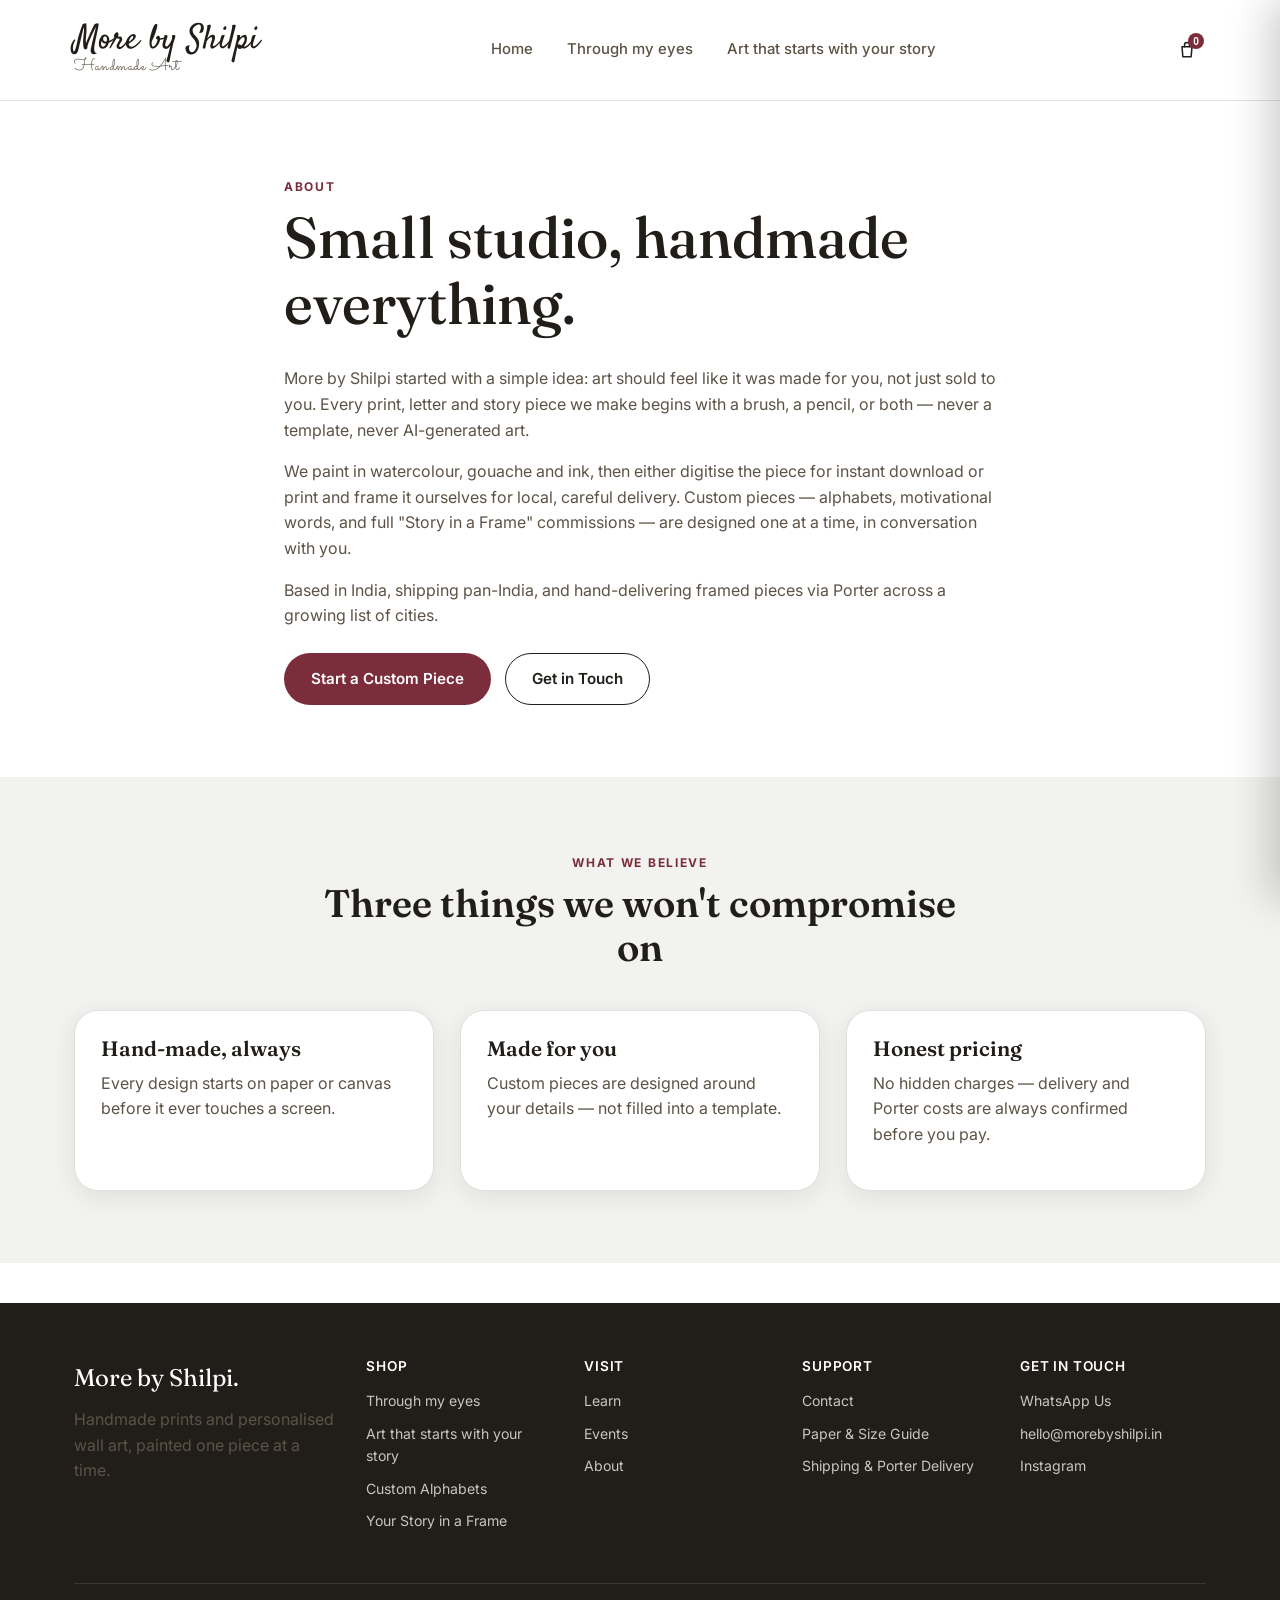
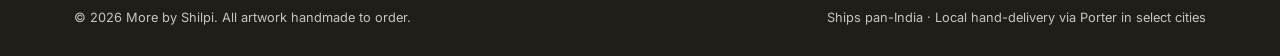
==== about.html @ 4db52ea1 "Show first gallery image on Art that starts with your story cards Applies to inspirations.html and t" ====
<!DOCTYPE html>
<html lang="en">
<head>
<meta charset="UTF-8">
<meta name="viewport" content="width=device-width, initial-scale=1.0">
<title>About — More by Shilpi</title>
<meta name="description" content="More by Shilpi is a small handmade art studio painting custom prints, lettered alphabets and personalised story pieces to order.">
<link rel="preconnect" href="https://fonts.googleapis.com">
<link href="https://fonts.googleapis.com/css2?family=Fraunces:opsz,wght@9..144,400;9..144,500;9..144,600&family=Inter:wght@400;500;600;700&family=Alex+Brush&family=Sacramento&family=Caveat:wght@400;600&display=swap" rel="stylesheet">
<link rel="stylesheet" href="css/style.css?v=27">
</head>
<body data-page="about">

<div id="site-header"></div>

<section class="section">
  <div class="container" style="max-width:760px;">
    <span class="eyebrow">About</span>
    <h1>Small studio, handmade everything.</h1>
    <p class="lede">More by Shilpi started with a simple idea: art should feel like it was made for you, not just sold to you. Every print, letter and story piece we make begins with a brush, a pencil, or both — never a template, never AI-generated art.</p>
    <p>We paint in watercolour, gouache and ink, then either digitise the piece for instant download or print and frame it ourselves for local, careful delivery. Custom pieces — alphabets, motivational words, and full "Story in a Frame" commissions — are designed one at a time, in conversation with you.</p>
    <p>Based in India, shipping pan-India, and hand-delivering framed pieces via Porter across a growing list of cities.</p>
    <div class="hero-ctas" style="margin-top:24px;">
      <a href="story-frame.html" class="btn btn--primary">Start a Custom Piece</a>
      <a href="contact.html" class="btn btn--outline">Get in Touch</a>
    </div>
  </div>
</section>

<section class="section section--alt">
  <div class="container">
    <div class="section-head center">
      <span class="eyebrow">What we believe</span>
      <h2>Three things we won't compromise on</h2>
    </div>
    <div class="grid grid--3">
      <div class="cat-card" style="padding:26px;">
        <h3>Hand-made, always</h3>
        <p>Every design starts on paper or canvas before it ever touches a screen.</p>
      </div>
      <div class="cat-card" style="padding:26px;">
        <h3>Made for you</h3>
        <p>Custom pieces are designed around your details — not filled into a template.</p>
      </div>
      <div class="cat-card" style="padding:26px;">
        <h3>Honest pricing</h3>
        <p>No hidden charges — delivery and Porter costs are always confirmed before you pay.</p>
      </div>
    </div>
  </div>
</section>

<div id="site-footer"></div>

<script src="js/data.js?v=27"></script>
<script src="js/cart.js?v=27"></script>
<script src="js/main.js?v=27"></script>
</body>
</html>
---- css/style.css ----
/* ===================================================================
   More by Shilpi — Design System
   Elegant gallery palette: ivory paper, deep charcoal ink, a rich
   wine accent and antique brass for premium highlights.
   =================================================================== */

:root {
  --cream: #ffffff;
  --paper: #ffffff;
  --ink: #211d19;
  --ink-soft: #5c5346;
  --line: #e0e0de;
  --terracotta: #7c2d3b;       /* deep wine — primary accent */
  --terracotta-dark: #591f29;
  --sage: #4a5940;             /* deep forest — secondary accent */
  --gold: #a9834a;             /* antique brass — premium highlight */
  --cream-deep: #f2f2f0;

  --radius-s: 6px;
  --radius-m: 14px;
  --radius-l: 24px;

  --shadow-card: 0 6px 24px rgba(33, 29, 25, 0.09);
  --shadow-pop: 0 14px 40px rgba(33, 29, 25, 0.18);

  --font-display: "Fraunces", "Georgia", serif;
  --font-body: "Inter", -apple-system, BlinkMacSystemFont, "Segoe UI", sans-serif;

  --container: 1180px;
}

* { box-sizing: border-box; }
html { scroll-behavior: smooth; }

body {
  margin: 0;
  background: var(--cream);
  color: var(--ink);
  font-family: var(--font-body);
  line-height: 1.6;
  -webkit-font-smoothing: antialiased;
}

img { max-width: 100%; display: block; }
a { color: inherit; text-decoration: none; }
ul { margin: 0; padding: 0; list-style: none; }

h1, h2, h3, h4 {
  font-family: var(--font-display);
  font-weight: 600;
  line-height: 1.15;
  margin: 0 0 .5em;
  color: var(--ink);
}

h1 { font-size: clamp(2.2rem, 4.5vw, 3.6rem); font-weight: 500; }
h2 { font-size: clamp(1.7rem, 3vw, 2.5rem); }
h3 { font-size: 1.3rem; }

p { margin: 0 0 1em; color: var(--ink-soft); }

.container {
  max-width: var(--container);
  margin: 0 auto;
  padding: 0 24px;
}

.eyebrow {
  display: inline-block;
  font-family: var(--font-body);
  font-size: .75rem;
  letter-spacing: .14em;
  text-transform: uppercase;
  color: var(--terracotta);
  font-weight: 700;
  margin-bottom: .75em;
}

.section {
  padding: 72px 0;
}
.section--tight { padding: 44px 0; }
.section--alt { background: var(--cream-deep); }

.section-head {
  max-width: 640px;
  margin: 0 0 40px;
}
.section-head.center { margin-left: auto; margin-right: auto; text-align: center; }

/* ---------- Buttons ---------- */
.btn {
  display: inline-flex;
  align-items: center;
  justify-content: center;
  gap: 8px;
  font-family: var(--font-body);
  font-weight: 600;
  font-size: .95rem;
  padding: 13px 26px;
  border-radius: 999px;
  border: 1px solid transparent;
  cursor: pointer;
  transition: transform .15s ease, box-shadow .15s ease, background .15s ease, color .15s ease;
  white-space: nowrap;
}
.btn:active { transform: translateY(1px); }

.btn--primary {
  background: var(--terracotta);
  color: #fff;
}
.btn--primary:hover { background: var(--terracotta-dark); box-shadow: var(--shadow-card); }

.btn--outline {
  background: transparent;
  border-color: var(--ink);
  color: var(--ink);
}
.btn--outline:hover { background: var(--ink); color: var(--paper); }

.btn--ghost {
  background: rgba(43,36,28,.06);
  color: var(--ink);
}
.btn--ghost:hover { background: rgba(43,36,28,.12); }

.btn--sm { padding: 9px 18px; font-size: .85rem; }
.btn--block { width: 100%; }
.btn--wa { background: #25d366; color: #fff; }
.btn--wa:hover { background: #1ebc59; }

/* ---------- Header ---------- */
.site-header {
  position: sticky;
  top: 0;
  z-index: 100;
  background: rgba(255, 255, 255, .92);
  backdrop-filter: blur(8px);
  border-bottom: 1px solid var(--line);
}
.header-row {
  display: flex;
  align-items: center;
  justify-content: space-between;
  height: 100px;
}
.logo {
  display: flex;
  flex-direction: column;
  gap: 2px;
  line-height: 1;
}
@font-face {
  font-family: "Satisfy";
  src: url("../assets/fonts/Satisfy-Regular.ttf") format("truetype");
  font-weight: 400;
  font-style: normal;
  font-display: swap;
}
.logo-name {
  font-family: "Satisfy", "Alex Brush", cursive;
  font-size: 2.1rem;
  font-weight: 400;
  color: var(--ink);
}
.logo-tagline {
  font-family: "Sacramento", cursive;
  font-size: 1.05rem;
  font-weight: 400;
  letter-spacing: .03em;
  text-transform: none;
  color: var(--ink-soft);
}

.nav-links {
  display: flex;
  gap: 34px;
  align-items: center;
}
.nav-links a {
  font-size: .93rem;
  font-weight: 500;
  color: var(--ink-soft);
}
.nav-links a:hover { color: var(--ink); }
.nav-links a.active { color: var(--ink); font-weight: 700; }

.header-actions { display: flex; align-items: center; gap: 6px; }

.cart-btn {
  position: relative;
  display: inline-flex;
  align-items: center;
  justify-content: center;
  width: 38px;
  height: 38px;
  border-radius: 50%;
  background: none;
  border: none;
  color: var(--ink);
  cursor: pointer;
  transition: background .15s ease;
}
.cart-btn:hover { background: var(--cream-deep); }
.cart-count {
  position: absolute;
  top: 2px;
  right: 2px;
  background: var(--terracotta);
  color: #fff;
  border-radius: 999px;
  min-width: 16px;
  height: 16px;
  font-size: .64rem;
  font-weight: 700;
  display: inline-flex;
  align-items: center;
  justify-content: center;
  padding: 0 4px;
}

.nav-toggle {
  display: none;
  background: none;
  border: none;
  font-size: 1.6rem;
  cursor: pointer;
  color: var(--ink);
}

/* ---------- Hero ---------- */
.hero {
  padding: 64px 0 40px;
  display: grid;
  grid-template-columns: 1.1fr .9fr;
  gap: 48px;
  align-items: center;
}
.hero p.lede { font-size: 1.1rem; max-width: 46ch; }
.hero-ctas { display: flex; gap: 14px; flex-wrap: wrap; margin-top: 8px; }

.hero-art {
  position: relative;
  aspect-ratio: 4/5;
  border-radius: var(--radius-l);
  overflow: hidden;
  background: linear-gradient(135deg, var(--gold), var(--terracotta) 55%, var(--sage));
  box-shadow: var(--shadow-pop);
}
.hero-art::before {
  content: "";
  position: absolute; inset: 0;
  background:
    radial-gradient(circle at 20% 25%, rgba(255,255,255,.35), transparent 40%),
    radial-gradient(circle at 80% 75%, rgba(43,36,28,.25), transparent 45%);
}
.hero-art .tag {
  position: absolute; left: 20px; bottom: 20px;
  background: rgba(255,253,248,.92);
  color: var(--ink);
  padding: 10px 16px;
  border-radius: var(--radius-m);
  font-size: .82rem;
  font-weight: 600;
  box-shadow: var(--shadow-card);
}

.trust-row {
  display: flex;
  gap: 32px;
  flex-wrap: wrap;
  margin-top: 36px;
  padding-top: 28px;
  border-top: 1px solid var(--line);
}
.trust-row .item { font-size: .85rem; color: var(--ink-soft); display: flex; gap: 8px; align-items: center; }
.trust-row .item b { color: var(--ink); }

/* ---------- Full-bleed hero (home page) ---------- */
.hero-bleed {
  position: relative;
  width: 100%;
  aspect-ratio: 35/6;
  min-height: 340px;
  overflow: hidden;
  background-color: #000;
}
.hero-bleed-copy {
  position: absolute;
  left: 0; right: 0; bottom: 0;
  padding: 40px 24px;
  text-align: center;
  color: #fff;
}
.hero-bleed-copy .eyebrow { color: rgba(255,255,255,.85); }
.hero-bleed-copy h1 {
  font-family: "Caveat", cursive;
  font-style: italic;
  font-weight: 600;
  font-size: clamp(2.4rem, 5vw, 3.4rem);
  color: #fff;
  max-width: 26ch;
  margin: 0 auto .3em;
}
.hero-bleed-copy p {
  font-family: "Caveat", cursive;
  font-style: italic;
  font-weight: 600;
  font-size: clamp(1.25rem, 2.4vw, 1.6rem);
  color: rgba(255,255,255,.92);
  max-width: 46ch;
  margin: 0 auto 20px;
  line-height: 1.35;
}

/* ---------- Category section headings (Expressions / Inspirations) --- */
.category-heading {
  text-align: center;
  font-size: .78rem;
  font-weight: 700;
  letter-spacing: .16em;
  text-transform: uppercase;
  color: var(--ink-soft);
  margin: 0 0 28px;
}

/* ---------- Category / Product cards ---------- */
.grid {
  display: grid;
  gap: 26px;
}
.grid--2 { grid-template-columns: repeat(2, 1fr); }
.grid--3 { grid-template-columns: repeat(3, 1fr); }
.grid--4 { grid-template-columns: repeat(4, 1fr); }

.cat-card {
  background: var(--paper);
  border-radius: var(--radius-l);
  overflow: hidden;
  box-shadow: var(--shadow-card);
  border: 1px solid var(--line);
  transition: transform .2s ease, box-shadow .2s ease;
  display: flex;
  flex-direction: column;
}
.cat-card:hover { transform: translateY(-4px); box-shadow: var(--shadow-pop); }

/* Product card badges + hover Quick View, used on Expressions & Inspirations */
.pcard { position: relative; }
.pcard .art-block { position: relative; font-size: 1.7rem; line-height: 1.15; }
.badge-new, .badge-sold {
  position: absolute;
  top: 12px;
  z-index: 2;
  font-size: .65rem;
  font-weight: 700;
  letter-spacing: .05em;
  text-transform: uppercase;
  padding: 4px 10px;
  border-radius: 999px;
}
.badge-new { left: 12px; background: var(--ink); color: #fff; }
.badge-sold { right: 12px; background: rgba(255,255,255,.92); color: var(--ink); border: 1px solid var(--line); }
.quick-view-layer {
  position: absolute;
  inset: 0;
  display: flex;
  align-items: flex-end;
  justify-content: center;
  padding-bottom: 16px;
  background: rgba(33,29,25,0);
  opacity: 0;
  transition: opacity .2s ease, background .2s ease;
  z-index: 1;
}
.pcard:hover .quick-view-layer { opacity: 1; background: rgba(33,29,25,.18); }
.quick-view-pill {
  background: #fff;
  color: var(--ink);
  font-size: .78rem;
  font-weight: 700;
  padding: 8px 18px;
  border-radius: 999px;
  box-shadow: var(--shadow-card);
}
.pcard .cat-body .price-line .sold-label { color: var(--ink-soft); font-weight: 600; }

.art-block {
  aspect-ratio: 4/3;
  display: flex;
  align-items: center;
  justify-content: center;
  font-family: var(--font-display);
  font-size: 2.4rem;
  color: rgba(255,255,255,.92);
  position: relative;
  overflow: hidden;
}
.art-block span { position: relative; z-index: 1; text-align: center; padding: 0 16px;}
.art-block::after {
  content: "";
  position: absolute; inset: 0;
  background: radial-gradient(circle at 30% 20%, rgba(255,255,255,.3), transparent 55%);
}
.art-block img {
  position: absolute; inset: 0;
  width: 100%; height: 100%;
  object-fit: cover;
  z-index: 0;
}
.art-block.has-img { background: var(--cream-deep); }
.art-block.has-img::after { display: none; }
.art--1 { background: linear-gradient(145deg, #7c2d3b, #4c1b24); }
.art--2 { background: linear-gradient(145deg, #4a5940, #2c3626); }
.art--3 { background: linear-gradient(145deg, #a9834a, #7a5c33); }
.art--4 { background: linear-gradient(145deg, #5c4468, #3a2942); }
.art--5 { background: linear-gradient(145deg, #2b5164, #17323e); }
.art--6 { background: linear-gradient(145deg, #86485a, #5c2c3a); }

.cat-body { padding: 22px 22px 24px; display: flex; flex-direction: column; gap: 6px; flex: 1; }
.cat-body h3 { margin-bottom: 2px; }
.cat-body p { font-size: .9rem; margin-bottom: 12px; }
.cat-body .price-line {
  font-weight: 700;
  color: var(--ink);
  margin-top: auto;
  display: flex;
  justify-content: space-between;
  align-items: center;
}
.price-from { font-size: .75rem; font-weight: 500; color: var(--ink-soft); }

.pill {
  display: inline-block;
  font-size: .7rem;
  font-weight: 700;
  letter-spacing: .04em;
  text-transform: uppercase;
  padding: 4px 10px;
  border-radius: 999px;
  background: rgba(111,125,85,.15);
  color: var(--sage);
  width: fit-content;
}
.pill--gold { background: rgba(201,154,63,.18); color: var(--terracotta-dark); }

/* ---------- Product detail layout ---------- */
.product-layout {
  display: grid;
  grid-template-columns: 1fr 1fr;
  gap: 56px;
  align-items: flex-start;
}
.gallery-main {
  aspect-ratio: 1/1;
  border-radius: var(--radius-l);
}
.gallery-thumbs { display: flex; gap: 10px; margin-top: 12px; }
.gallery-thumbs .art-block { width: 76px; height: 76px; aspect-ratio: auto; border-radius: var(--radius-s); font-size: 1rem; }

.art-block.fit-whole img { object-fit: contain; }
.product-layout--page { grid-template-columns: 1.1fr .9fr; gap: 48px; align-items: start; }
.product-layout--page > * { min-width: 0; }
.product-gallery { display: flex; gap: 14px; align-items: flex-start; }
.product-gallery #productArt { flex: 1; min-width: 0; }
.product-thumbs { display: flex; flex-direction: column; gap: 10px; }
.product-thumbs:empty { display: none; }
.product-thumbs button {
  width: 72px; height: 96px; padding: 0;
  border: 2px solid transparent; border-radius: var(--radius-s);
  overflow: hidden; cursor: pointer; background: var(--cream-deep);
  opacity: .7; transition: opacity .15s, border-color .15s;
}
.product-thumbs button:hover { opacity: 1; }
.product-thumbs button.active { opacity: 1; border-color: var(--ink); }
.product-thumbs img { width: 100%; height: 100%; object-fit: cover; display: block; }
.product-desc ul { margin: 0; padding-left: 20px; list-style: disc; }
.product-desc li { margin-bottom: 10px; }
@media (max-width: 640px) {
  .product-gallery { flex-direction: column-reverse; }
  .product-gallery #productArt { flex: none; width: 100%; }
  .product-thumbs { flex-direction: row; }
}

.buy-box { position: sticky; top: 96px; }
.price-tag { font-family: var(--font-display); font-size: 2rem; margin: 4px 0 18px; }
.price-tag .old { font-size: 1.1rem; color: var(--ink-soft); text-decoration: line-through; font-weight: 400; margin-right: 8px;}

.option-group { margin-bottom: 24px; }
.option-group > label.group-label {
  display: block;
  font-weight: 700;
  font-size: .85rem;
  margin-bottom: 10px;
}
.option-row { display: flex; gap: 10px; flex-wrap: wrap; }

.chip {
  border: 1.5px solid var(--line);
  background: var(--paper);
  padding: 10px 16px;
  border-radius: 10px;
  font-size: .88rem;
  font-weight: 600;
  cursor: pointer;
  transition: all .15s ease;
}
.chip:hover { border-color: var(--terracotta); }
.chip.selected {
  border-color: var(--terracotta);
  background: rgba(193,95,60,.08);
  color: var(--terracotta-dark);
}
.chip small { display: block; font-weight: 500; color: var(--ink-soft); font-size: .75rem; }

.qty-row { display: flex; align-items: center; gap: 12px; }
.qty-row button {
  width: 34px; height: 34px;
  border-radius: 8px;
  border: 1.5px solid var(--line);
  background: var(--paper);
  font-size: 1.1rem;
  cursor: pointer;
}
.qty-row input {
  width: 46px;
  text-align: center;
  border: none;
  background: transparent;
  font-size: 1rem;
  font-weight: 700;
}

.note-box {
  background: var(--cream-deep);
  border-radius: var(--radius-m);
  padding: 16px 18px;
  font-size: .85rem;
  color: var(--ink-soft);
  margin-top: 20px;
}
.note-box strong { color: var(--ink); }

.paper-guide {
  display: grid;
  grid-template-columns: repeat(3, 1fr);
  gap: 16px;
  margin-top: 12px;
}
.paper-guide .g-item {
  background: var(--paper);
  border: 1px solid var(--line);
  border-radius: var(--radius-m);
  padding: 16px;
  font-size: .85rem;
}
.paper-guide .g-item h4 { margin: 0 0 6px; font-size: .95rem; }

/* ---------- Tabs (alphabets tiers) ---------- */
.tabs { display: flex; gap: 10px; margin-bottom: 32px; flex-wrap: wrap; }
.tab-btn {
  padding: 10px 20px;
  border-radius: 999px;
  border: 1.5px solid var(--line);
  background: var(--paper);
  font-weight: 700;
  font-size: .88rem;
  cursor: pointer;
}
.tab-btn.active { background: var(--ink); color: var(--paper); border-color: var(--ink); }
.tab-panel { display: none; }
.tab-panel.active { display: block; animation: fade .3s ease; }
@keyframes fade { from { opacity: 0; transform: translateY(6px);} to { opacity: 1; transform: translateY(0);} }

.tier-compare {
  display: grid;
  grid-template-columns: repeat(3, 1fr);
  gap: 22px;
  margin-bottom: 48px;
}
.tier-card {
  border: 1.5px solid var(--line);
  border-radius: var(--radius-l);
  padding: 28px 24px;
  background: var(--paper);
}
.tier-card.featured { border-color: var(--terracotta); box-shadow: var(--shadow-card); position: relative; }
.tier-card ul { margin: 16px 0 20px; display: flex; flex-direction: column; gap: 10px; }
.tier-card ul li { font-size: .88rem; color: var(--ink-soft); padding-left: 20px; position: relative; }
.tier-card ul li::before { content: "✓"; position: absolute; left: 0; color: var(--sage); font-weight: 700; }
.tier-price { font-family: var(--font-display); font-size: 1.9rem; margin: 4px 0; }
.tier-price span { font-size: .9rem; color: var(--ink-soft); font-weight: 400; font-family: var(--font-body); }

/* ---------- Forms ---------- */
.form-card {
  background: var(--paper);
  border: 1px solid var(--line);
  border-radius: var(--radius-l);
  padding: 36px;
  box-shadow: var(--shadow-card);
}
.field { margin-bottom: 20px; }
.field label { display: block; font-weight: 700; font-size: .85rem; margin-bottom: 8px; }
.field .hint { font-weight: 400; color: var(--ink-soft); font-size: .78rem; margin-top: 6px; }
.field input[type=text],
.field input[type=email],
.field input[type=tel],
.field select,
.field textarea {
  width: 100%;
  padding: 12px 14px;
  border-radius: 10px;
  border: 1.5px solid var(--line);
  background: var(--cream);
  font-family: var(--font-body);
  font-size: .95rem;
  color: var(--ink);
}
.field textarea { resize: vertical; min-height: 110px; }
.field input:focus, .field select:focus, .field textarea:focus {
  outline: none;
  border-color: var(--terracotta);
}
.field-row { display: grid; grid-template-columns: 1fr 1fr; gap: 16px; }
.swatch-row { display: flex; gap: 10px; flex-wrap: wrap; }
.swatch {
  width: 36px; height: 36px;
  border-radius: 50%;
  cursor: pointer;
  border: 2px solid transparent;
  box-shadow: inset 0 0 0 1px rgba(0,0,0,.08);
}
.swatch.selected { border-color: var(--ink); }
.checkbox-row { display: flex; flex-wrap: wrap; gap: 10px; }
.checkbox-row label {
  display: flex; align-items: center; gap: 8px;
  font-weight: 500; font-size: .85rem;
  border: 1.5px solid var(--line);
  padding: 9px 14px;
  border-radius: 999px;
  cursor: pointer;
}
.checkbox-row input { accent-color: var(--terracotta); }

/* ---------- Steps ---------- */
.steps { display: grid; grid-template-columns: repeat(4, 1fr); gap: 24px; }
.step {
  text-align: center;
  padding: 20px;
}
.step .num {
  width: 42px; height: 42px;
  border-radius: 50%;
  background: var(--terracotta);
  color: #fff;
  display: flex; align-items: center; justify-content: center;
  font-family: var(--font-display);
  margin: 0 auto 14px;
  font-size: 1.1rem;
}

/* ---------- Cart drawer ---------- */
.cart-overlay {
  position: fixed; inset: 0;
  background: rgba(43,36,28,.45);
  z-index: 200;
  opacity: 0; pointer-events: none;
  transition: opacity .25s ease;
}
.cart-overlay.open { opacity: 1; pointer-events: auto; }

.cart-drawer {
  position: fixed;
  top: 0; right: 0; bottom: 0;
  width: 420px;
  max-width: 92vw;
  background: var(--paper);
  z-index: 201;
  transform: translateX(100%);
  transition: transform .3s ease;
  display: flex;
  flex-direction: column;
  box-shadow: -10px 0 40px rgba(0,0,0,.2);
}
.cart-drawer.open { transform: translateX(0); }
.cart-head {
  display: flex; align-items: center; justify-content: space-between;
  padding: 22px 24px;
  border-bottom: 1px solid var(--line);
}
.cart-close { background: none; border: none; font-size: 1.4rem; cursor: pointer; }
.cart-items { flex: 1; overflow-y: auto; padding: 10px 24px; }
.cart-line {
  display: flex; gap: 14px;
  padding: 16px 0;
  border-bottom: 1px solid var(--line);
}
.cart-line .thumb { width: 60px; height: 60px; border-radius: 8px; flex-shrink: 0; font-size: .9rem;}
.cart-line .meta { flex: 1; }
.cart-line .meta h4 { margin: 0 0 4px; font-size: .92rem; }
.cart-line .meta .opts { font-size: .78rem; color: var(--ink-soft); }
.cart-line .remove { font-size: .78rem; color: var(--terracotta); cursor: pointer; background: none; border: none; padding: 0; margin-top: 6px; font-weight: 600; }
.cart-line .line-price { font-weight: 700; font-size: .9rem; white-space: nowrap; }
.cart-empty { text-align: center; padding: 60px 20px; color: var(--ink-soft); }

.cart-foot { padding: 20px 24px 26px; border-top: 1px solid var(--line); }
.cart-subtotal { display: flex; justify-content: space-between; font-weight: 700; margin-bottom: 6px; font-size: 1.05rem; }
.cart-note { font-size: .78rem; color: var(--ink-soft); margin-bottom: 16px; }

/* ---------- Footer ---------- */
.site-footer {
  background: var(--ink);
  color: rgba(255,253,248,.75);
  padding: 56px 0 28px;
  margin-top: 40px;
}
.footer-grid {
  display: grid;
  grid-template-columns: 1.4fr 1fr 1fr 1fr 1fr;
  gap: 32px;
  margin-bottom: 40px;
}
.footer-grid h4 { color: var(--paper); font-size: .85rem; letter-spacing: .06em; text-transform: uppercase; margin-bottom: 16px; font-family: var(--font-body); }
.footer-grid ul li { margin-bottom: 10px; font-size: .88rem; }
.footer-grid ul li a:hover { color: var(--paper); }
.footer-logo { font-family: var(--font-display); font-size: 1.5rem; color: var(--paper); margin-bottom: 10px; }
.footer-bottom {
  border-top: 1px solid rgba(255,255,255,.12);
  padding-top: 24px;
  display: flex;
  justify-content: space-between;
  font-size: .8rem;
  flex-wrap: wrap;
  gap: 10px;
}

/* ---------- Misc ---------- */
.divider-quote {
  text-align: center;
  max-width: 720px;
  margin: 0 auto;
  font-family: var(--font-display);
  font-size: 1.5rem;
  font-style: normal;
  color: var(--ink);
  padding: 20px 0;
}
.toast {
  position: fixed;
  bottom: 24px; left: 50%;
  transform: translate(-50%, 20px);
  background: var(--ink);
  color: var(--paper);
  padding: 14px 22px;
  border-radius: 999px;
  font-size: .88rem;
  font-weight: 600;
  opacity: 0;
  pointer-events: none;
  transition: all .3s ease;
  z-index: 300;
}
.toast.show { opacity: 1; transform: translate(-50%, 0); }

/* ---------- Responsive ---------- */
@media (max-width: 900px) {
  .hero { grid-template-columns: 1fr; }
  .hero-art { max-width: 420px; margin: 0 auto; }
  .grid--4 { grid-template-columns: repeat(2, 1fr); }
  .grid--3 { grid-template-columns: repeat(2, 1fr); }
  .product-layout { grid-template-columns: 1fr; gap: 32px; }
  .buy-box { position: static; }
  .footer-grid { grid-template-columns: 1fr 1fr 1fr; }
  .steps { grid-template-columns: repeat(2, 1fr); }
  .tier-compare { grid-template-columns: 1fr; }
  .paper-guide { grid-template-columns: 1fr; }
}
@media (max-width: 640px) {
  .nav-links { display: none; }
  .nav-toggle { display: block; }
  .grid--2, .grid--3, .grid--4 { grid-template-columns: 1fr; }
  .field-row { grid-template-columns: 1fr; }
  .footer-grid { grid-template-columns: 1fr; }
  .cart-drawer { width: 100vw; }
}

.mobile-menu {
  display: none;
  flex-direction: column;
  gap: 4px;
  padding: 10px 24px 20px;
  border-top: 1px solid var(--line);
}
.mobile-menu.open { display: flex; }
.mobile-menu a { padding: 12px 0; font-weight: 600; border-bottom: 1px solid var(--line); }
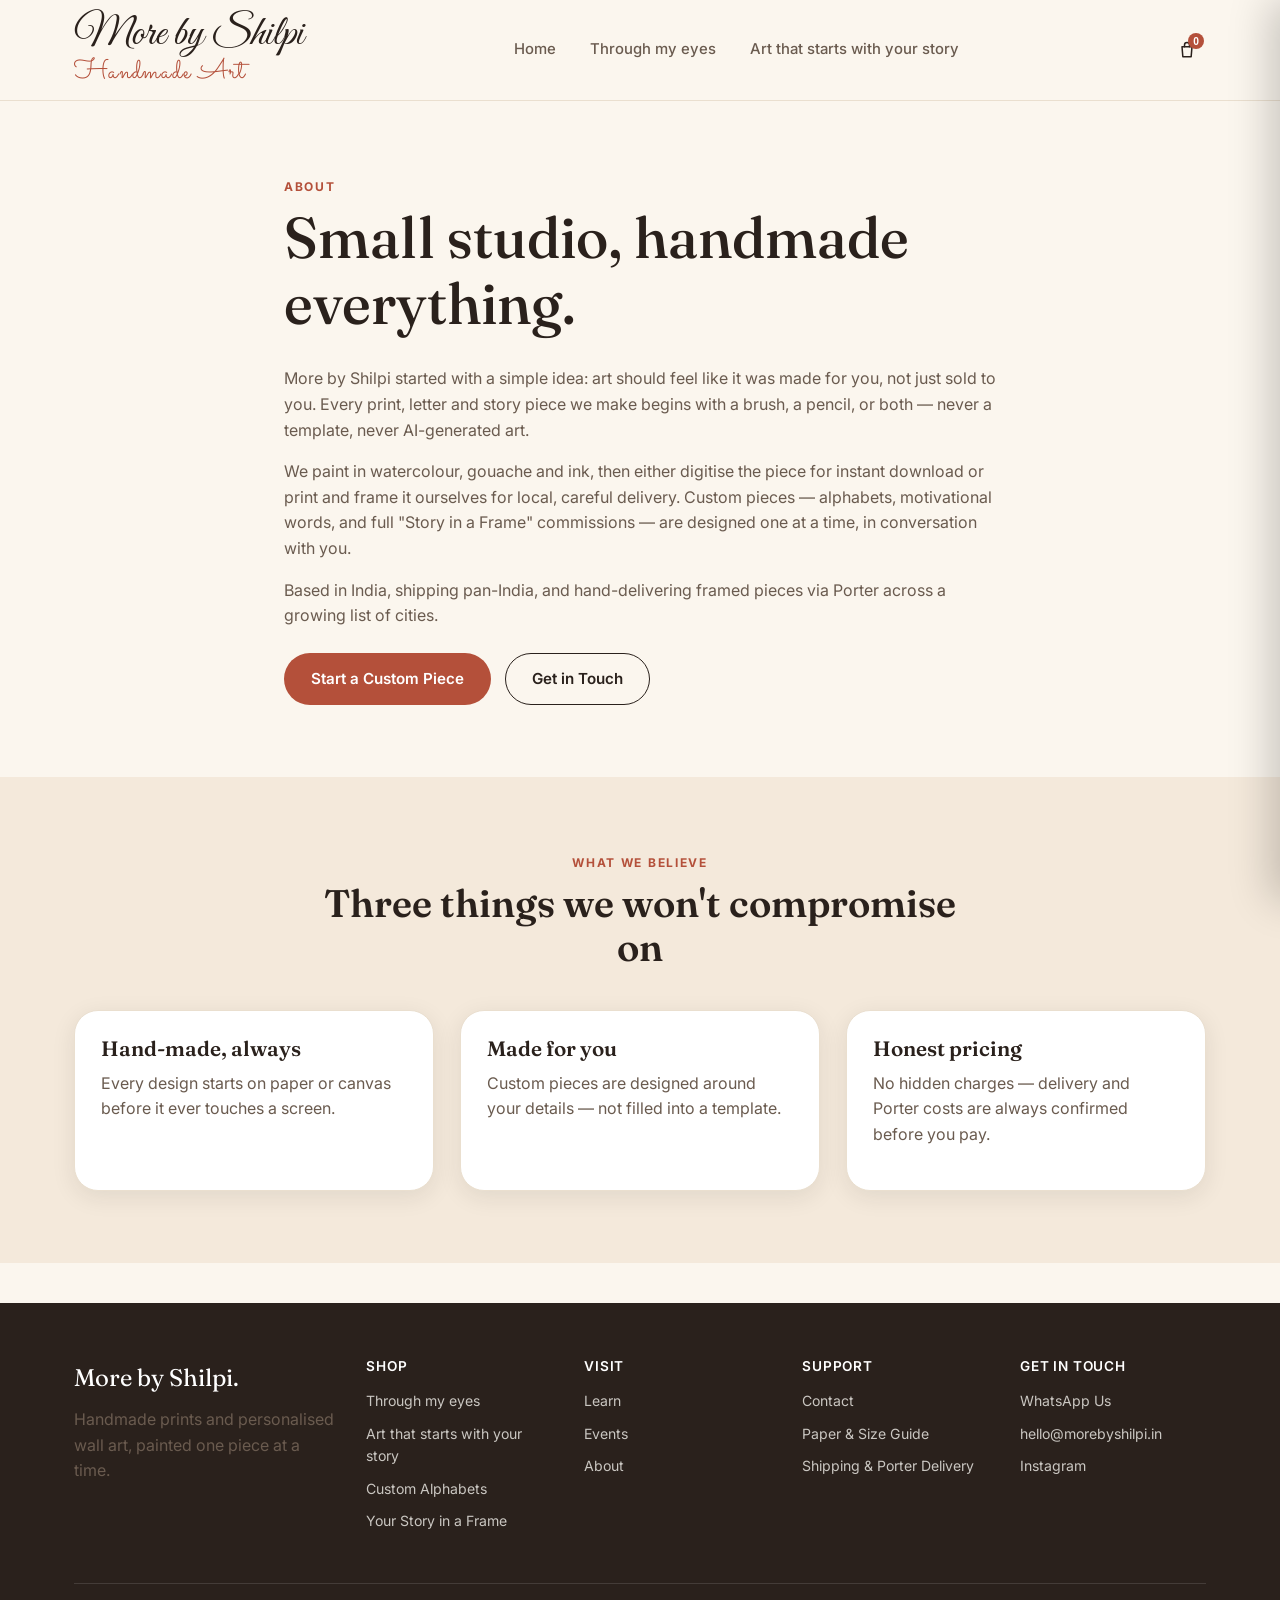
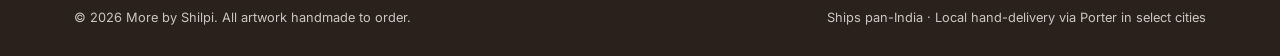
==== commit ebbf77ca: "Warmer colour palette, Great Vibes logo, larger Handmade Art tagline Ivory page background with sand" ====
--- a/about.html
+++ b/about.html
@@ -6,8 +6,8 @@
 <title>About — More by Shilpi</title>
 <meta name="description" content="More by Shilpi is a small handmade art studio painting custom prints, lettered alphabets and personalised story pieces to order.">
 <link rel="preconnect" href="https://fonts.googleapis.com">
-<link href="https://fonts.googleapis.com/css2?family=Fraunces:opsz,wght@9..144,400;9..144,500;9..144,600&family=Inter:wght@400;500;600;700&family=Alex+Brush&family=Sacramento&family=Caveat:wght@400;600&display=swap" rel="stylesheet">
-<link rel="stylesheet" href="css/style.css?v=27">
+<link href="https://fonts.googleapis.com/css2?family=Fraunces:opsz,wght@9..144,400;9..144,500;9..144,600&family=Inter:wght@400;500;600;700&family=Alex+Brush&family=Great+Vibes&family=Sacramento&family=Caveat:wght@400;600&display=swap" rel="stylesheet">
+<link rel="stylesheet" href="css/style.css?v=32">
 </head>
 <body data-page="about">
 
@@ -52,8 +52,8 @@
 
 <div id="site-footer"></div>
 
-<script src="js/data.js?v=27"></script>
-<script src="js/cart.js?v=27"></script>
-<script src="js/main.js?v=27"></script>
+<script src="js/data.js?v=32"></script>
+<script src="js/cart.js?v=32"></script>
+<script src="js/main.js?v=32"></script>
 </body>
 </html>
--- a/css/style.css
+++ b/css/style.css
@@ -5,16 +5,16 @@
    =================================================================== */
 
 :root {
-  --cream: #ffffff;
-  --paper: #ffffff;
-  --ink: #211d19;
-  --ink-soft: #5c5346;
-  --line: #e0e0de;
-  --terracotta: #7c2d3b;       /* deep wine — primary accent */
-  --terracotta-dark: #591f29;
-  --sage: #4a5940;             /* deep forest — secondary accent */
-  --gold: #a9834a;             /* antique brass — premium highlight */
-  --cream-deep: #f2f2f0;
+  --cream: #fbf6ee;            /* warm ivory page background */
+  --paper: #ffffff;            /* cards sit brighter than the page */
+  --ink: #2a211c;
+  --ink-soft: #6a5b4f;
+  --line: #eadfcf;
+  --terracotta: #b4503a;       /* warm terracotta — primary accent */
+  --terracotta-dark: #8e3a28;
+  --sage: #5f7a5c;             /* soft sage — secondary accent */
+  --gold: #c79a55;             /* warm brass — premium highlight */
+  --cream-deep: #f4e9db;       /* sand, for alternate sections */
 
   --radius-s: 6px;
   --radius-m: 14px;
@@ -135,7 +135,7 @@
   position: sticky;
   top: 0;
   z-index: 100;
-  background: rgba(255, 255, 255, .92);
+  background: rgba(251, 246, 238, .92);
   backdrop-filter: blur(8px);
   border-bottom: 1px solid var(--line);
 }
@@ -151,26 +151,21 @@
   gap: 2px;
   line-height: 1;
 }
-@font-face {
-  font-family: "Satisfy";
-  src: url("../assets/fonts/Satisfy-Regular.ttf") format("truetype");
+.logo-name {
+  font-family: "Great Vibes", "Alex Brush", cursive;
+  font-size: 2.7rem;
   font-weight: 400;
-  font-style: normal;
-  font-display: swap;
-}
-.logo-name {
-  font-family: "Satisfy", "Alex Brush", cursive;
-  font-size: 2.1rem;
-  font-weight: 400;
-  color: var(--ink);
+  color: var(--ink);
+  white-space: nowrap;
 }
 .logo-tagline {
   font-family: "Sacramento", cursive;
-  font-size: 1.05rem;
+  font-size: 1.75rem;
   font-weight: 400;
   letter-spacing: .03em;
   text-transform: none;
-  color: var(--ink-soft);
+  color: var(--terracotta);
+  white-space: nowrap;
 }
 
 .nav-links {
@@ -475,6 +470,17 @@
 .product-thumbs button:hover { opacity: 1; }
 .product-thumbs button.active { opacity: 1; border-color: var(--ink); }
 .product-thumbs img { width: 100%; height: 100%; object-fit: cover; display: block; }
+.size-picker { margin: 4px 0 6px; }
+.size-picker-label { display: block; font-size: .8rem; font-weight: 600; letter-spacing: .06em; text-transform: uppercase; color: var(--ink-soft); margin-bottom: 8px; }
+.size-picker-options { display: flex; gap: 10px; flex-wrap: wrap; }
+.size-picker-options button {
+  font: inherit; text-align: left; cursor: pointer;
+  padding: 10px 16px; border: 1.5px solid var(--line); border-radius: var(--radius-s);
+  background: #fff; color: var(--ink); line-height: 1.25;
+}
+.size-picker-options button small { display: block; font-size: .75rem; color: var(--ink-soft); }
+.size-picker-options button.active { border-color: var(--ink); box-shadow: inset 0 0 0 1px var(--ink); }
+.price-note { font-size: .85rem; color: var(--ink-soft); margin: -8px 0 18px; }
 .product-desc ul { margin: 0; padding-left: 20px; list-style: disc; }
 .product-desc li { margin-bottom: 10px; }
 @media (max-width: 640px) {
@@ -777,6 +783,8 @@
   .paper-guide { grid-template-columns: 1fr; }
 }
 @media (max-width: 640px) {
+  .hero-bleed { aspect-ratio: auto; min-height: 0; }
+  .hero-bleed-copy { position: relative; padding: 36px 20px; }
   .nav-links { display: none; }
   .nav-toggle { display: block; }
   .grid--2, .grid--3, .grid--4 { grid-template-columns: 1fr; }
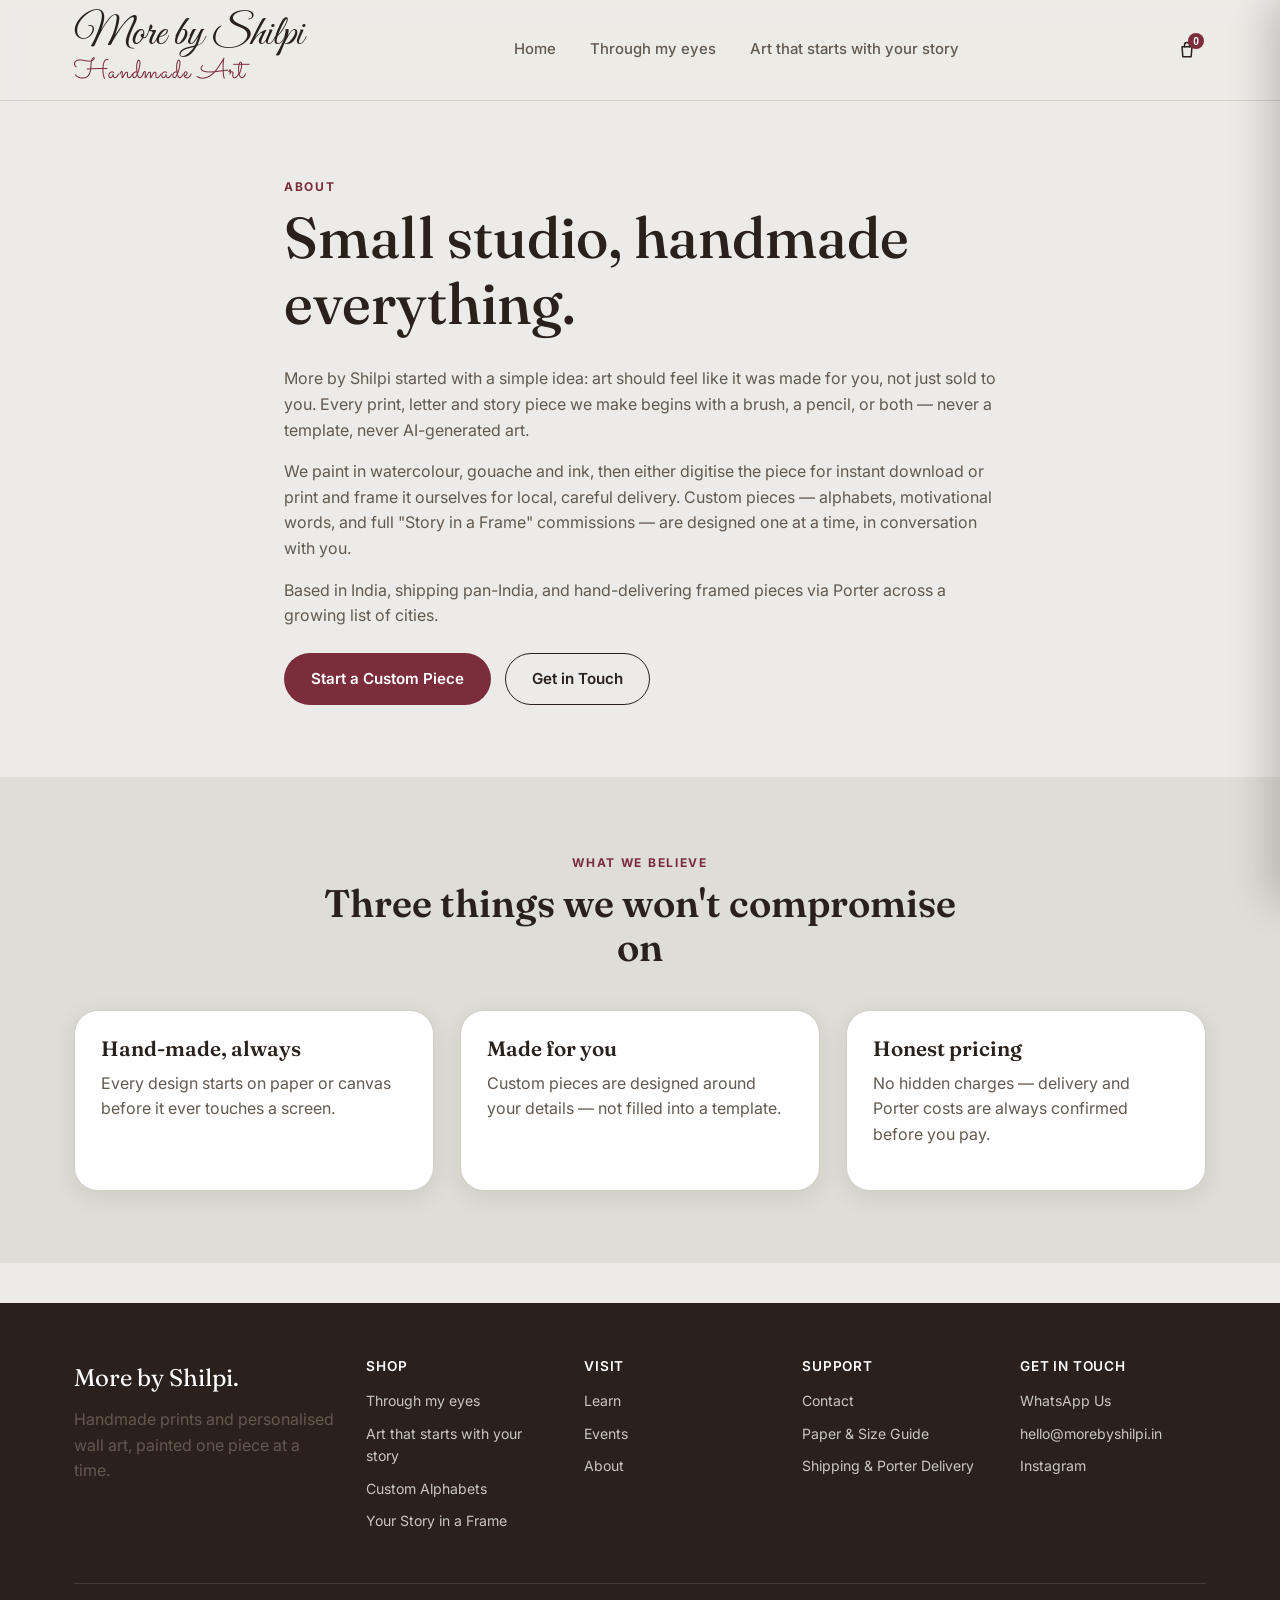
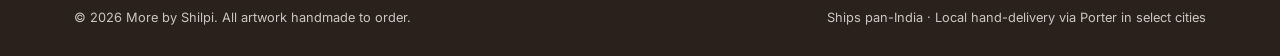
==== commit 542badaa: "Switch site background to warm stone with wine accents Replaces the ivory background with warm stone" ====
--- a/about.html
+++ b/about.html
@@ -7,7 +7,7 @@
 <meta name="description" content="More by Shilpi is a small handmade art studio painting custom prints, lettered alphabets and personalised story pieces to order.">
 <link rel="preconnect" href="https://fonts.googleapis.com">
 <link href="https://fonts.googleapis.com/css2?family=Fraunces:opsz,wght@9..144,400;9..144,500;9..144,600&family=Inter:wght@400;500;600;700&family=Alex+Brush&family=Great+Vibes&family=Sacramento&family=Caveat:wght@400;600&display=swap" rel="stylesheet">
-<link rel="stylesheet" href="css/style.css?v=32">
+<link rel="stylesheet" href="css/style.css?v=34">
 </head>
 <body data-page="about">
 
@@ -52,8 +52,8 @@
 
 <div id="site-footer"></div>
 
-<script src="js/data.js?v=32"></script>
-<script src="js/cart.js?v=32"></script>
-<script src="js/main.js?v=32"></script>
+<script src="js/data.js?v=34"></script>
+<script src="js/cart.js?v=34"></script>
+<script src="js/main.js?v=34"></script>
 </body>
 </html>
--- a/css/style.css
+++ b/css/style.css
@@ -5,16 +5,16 @@
    =================================================================== */
 
 :root {
-  --cream: #fbf6ee;            /* warm ivory page background */
+  --cream: #ecebe7;            /* warm stone page background */
   --paper: #ffffff;            /* cards sit brighter than the page */
   --ink: #2a211c;
-  --ink-soft: #6a5b4f;
-  --line: #eadfcf;
-  --terracotta: #b4503a;       /* warm terracotta — primary accent */
-  --terracotta-dark: #8e3a28;
+  --ink-soft: #62594f;
+  --line: #d1cfc6;
+  --terracotta: #7c2d3b;       /* deep wine — primary accent */
+  --terracotta-dark: #591f29;
   --sage: #5f7a5c;             /* soft sage — secondary accent */
   --gold: #c79a55;             /* warm brass — premium highlight */
-  --cream-deep: #f4e9db;       /* sand, for alternate sections */
+  --cream-deep: #deddd6;       /* darker stone, for alternate sections */
 
   --radius-s: 6px;
   --radius-m: 14px;
@@ -135,7 +135,7 @@
   position: sticky;
   top: 0;
   z-index: 100;
-  background: rgba(251, 246, 238, .92);
+  background: rgba(236, 235, 231, .92);
   backdrop-filter: blur(8px);
   border-bottom: 1px solid var(--line);
 }
@@ -515,7 +515,7 @@
 .chip:hover { border-color: var(--terracotta); }
 .chip.selected {
   border-color: var(--terracotta);
-  background: rgba(193,95,60,.08);
+  background: rgba(124,45,59,.07);
   color: var(--terracotta-dark);
 }
 .chip small { display: block; font-weight: 500; color: var(--ink-soft); font-size: .75rem; }
@@ -771,6 +771,8 @@
 
 /* ---------- Responsive ---------- */
 @media (max-width: 900px) {
+  .nav-links { display: none; }
+  .nav-toggle { display: block; }
   .hero { grid-template-columns: 1fr; }
   .hero-art { max-width: 420px; margin: 0 auto; }
   .grid--4 { grid-template-columns: repeat(2, 1fr); }
@@ -785,8 +787,6 @@
 @media (max-width: 640px) {
   .hero-bleed { aspect-ratio: auto; min-height: 0; }
   .hero-bleed-copy { position: relative; padding: 36px 20px; }
-  .nav-links { display: none; }
-  .nav-toggle { display: block; }
   .grid--2, .grid--3, .grid--4 { grid-template-columns: 1fr; }
   .field-row { grid-template-columns: 1fr; }
   .footer-grid { grid-template-columns: 1fr; }
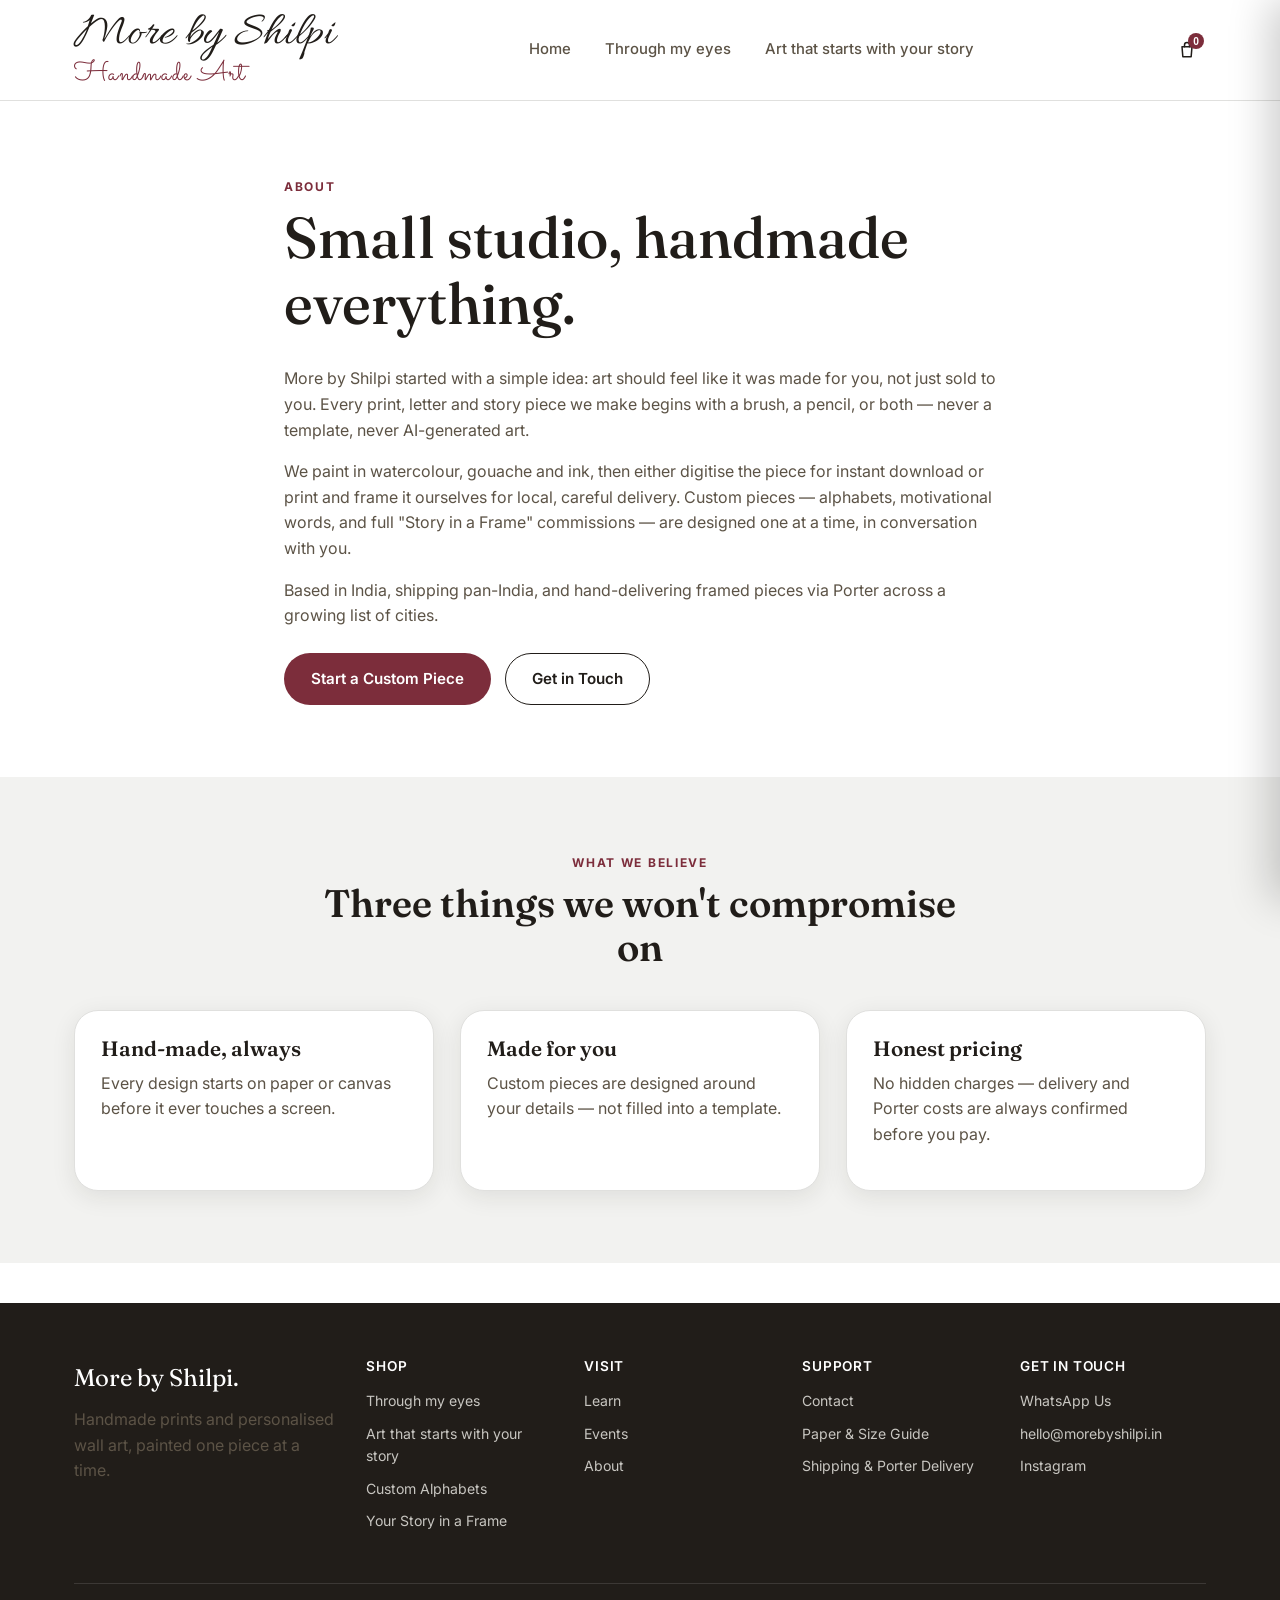
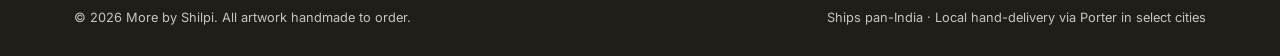
==== commit 4742dba6: "Back to white background; switch logo font to Allura Restores the original white palette and deep wi" ====
--- a/about.html
+++ b/about.html
@@ -6,8 +6,8 @@
 <title>About — More by Shilpi</title>
 <meta name="description" content="More by Shilpi is a small handmade art studio painting custom prints, lettered alphabets and personalised story pieces to order.">
 <link rel="preconnect" href="https://fonts.googleapis.com">
-<link href="https://fonts.googleapis.com/css2?family=Fraunces:opsz,wght@9..144,400;9..144,500;9..144,600&family=Inter:wght@400;500;600;700&family=Alex+Brush&family=Great+Vibes&family=Sacramento&family=Caveat:wght@400;600&display=swap" rel="stylesheet">
-<link rel="stylesheet" href="css/style.css?v=34">
+<link href="https://fonts.googleapis.com/css2?family=Fraunces:opsz,wght@9..144,400;9..144,500;9..144,600&family=Inter:wght@400;500;600;700&family=Alex+Brush&family=Allura&family=Sacramento&family=Caveat:wght@400;600&display=swap" rel="stylesheet">
+<link rel="stylesheet" href="css/style.css?v=37">
 </head>
 <body data-page="about">
 
@@ -52,8 +52,8 @@
 
 <div id="site-footer"></div>
 
-<script src="js/data.js?v=34"></script>
-<script src="js/cart.js?v=34"></script>
-<script src="js/main.js?v=34"></script>
+<script src="js/data.js?v=37"></script>
+<script src="js/cart.js?v=37"></script>
+<script src="js/main.js?v=37"></script>
 </body>
 </html>
--- a/css/style.css
+++ b/css/style.css
@@ -5,16 +5,16 @@
    =================================================================== */
 
 :root {
-  --cream: #ecebe7;            /* warm stone page background */
-  --paper: #ffffff;            /* cards sit brighter than the page */
-  --ink: #2a211c;
-  --ink-soft: #62594f;
-  --line: #d1cfc6;
+  --cream: #ffffff;
+  --paper: #ffffff;
+  --ink: #211d19;
+  --ink-soft: #5c5346;
+  --line: #e0e0de;
   --terracotta: #7c2d3b;       /* deep wine — primary accent */
   --terracotta-dark: #591f29;
-  --sage: #5f7a5c;             /* soft sage — secondary accent */
-  --gold: #c79a55;             /* warm brass — premium highlight */
-  --cream-deep: #deddd6;       /* darker stone, for alternate sections */
+  --sage: #4a5940;             /* deep forest — secondary accent */
+  --gold: #a9834a;             /* antique brass — premium highlight */
+  --cream-deep: #f2f2f0;
 
   --radius-s: 6px;
   --radius-m: 14px;
@@ -135,7 +135,7 @@
   position: sticky;
   top: 0;
   z-index: 100;
-  background: rgba(236, 235, 231, .92);
+  background: rgba(255, 255, 255, .92);
   backdrop-filter: blur(8px);
   border-bottom: 1px solid var(--line);
 }
@@ -152,8 +152,8 @@
   line-height: 1;
 }
 .logo-name {
-  font-family: "Great Vibes", "Alex Brush", cursive;
-  font-size: 2.7rem;
+  font-family: "Allura", "Alex Brush", cursive;
+  font-size: 3rem;
   font-weight: 400;
   color: var(--ink);
   white-space: nowrap;
@@ -785,6 +785,7 @@
   .paper-guide { grid-template-columns: 1fr; }
 }
 @media (max-width: 640px) {
+  .logo-name { font-size: 2.6rem; }
   .hero-bleed { aspect-ratio: auto; min-height: 0; }
   .hero-bleed-copy { position: relative; padding: 36px 20px; }
   .grid--2, .grid--3, .grid--4 { grid-template-columns: 1fr; }
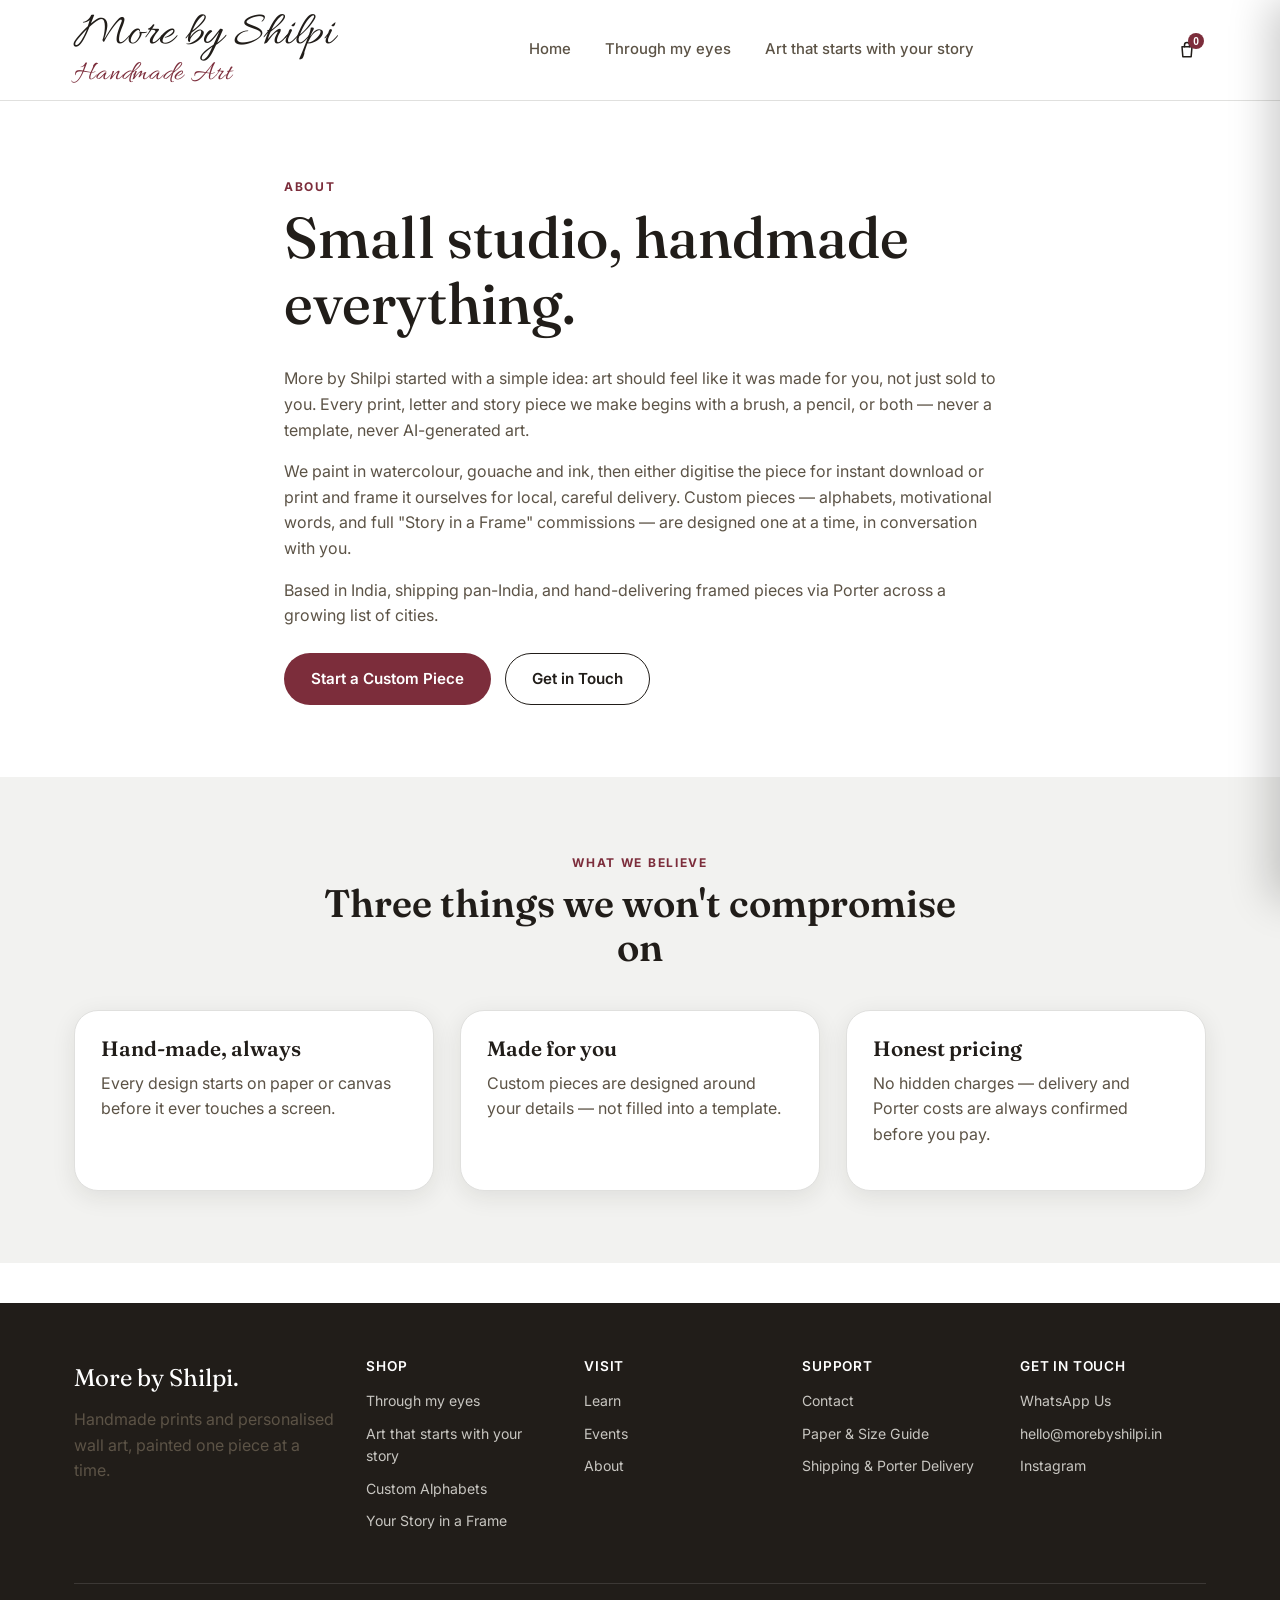
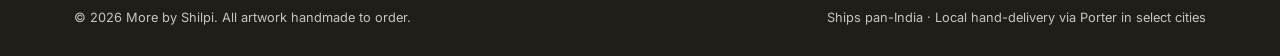
==== commit 095fc9ad: "Use Allura for the Handmade Art tagline to match the logo Drops the now-unused Sacramento font from " ====
--- a/about.html
+++ b/about.html
@@ -6,8 +6,8 @@
 <title>About — More by Shilpi</title>
 <meta name="description" content="More by Shilpi is a small handmade art studio painting custom prints, lettered alphabets and personalised story pieces to order.">
 <link rel="preconnect" href="https://fonts.googleapis.com">
-<link href="https://fonts.googleapis.com/css2?family=Fraunces:opsz,wght@9..144,400;9..144,500;9..144,600&family=Inter:wght@400;500;600;700&family=Alex+Brush&family=Allura&family=Sacramento&family=Caveat:wght@400;600&display=swap" rel="stylesheet">
-<link rel="stylesheet" href="css/style.css?v=37">
+<link href="https://fonts.googleapis.com/css2?family=Fraunces:opsz,wght@9..144,400;9..144,500;9..144,600&family=Inter:wght@400;500;600;700&family=Alex+Brush&family=Allura&family=Caveat:wght@400;600&display=swap" rel="stylesheet">
+<link rel="stylesheet" href="css/style.css?v=38">
 </head>
 <body data-page="about">
 
@@ -52,8 +52,8 @@
 
 <div id="site-footer"></div>
 
-<script src="js/data.js?v=37"></script>
-<script src="js/cart.js?v=37"></script>
-<script src="js/main.js?v=37"></script>
+<script src="js/data.js?v=38"></script>
+<script src="js/cart.js?v=38"></script>
+<script src="js/main.js?v=38"></script>
 </body>
 </html>
--- a/css/style.css
+++ b/css/style.css
@@ -159,7 +159,7 @@
   white-space: nowrap;
 }
 .logo-tagline {
-  font-family: "Sacramento", cursive;
+  font-family: "Allura", "Alex Brush", cursive;
   font-size: 1.75rem;
   font-weight: 400;
   letter-spacing: .03em;
